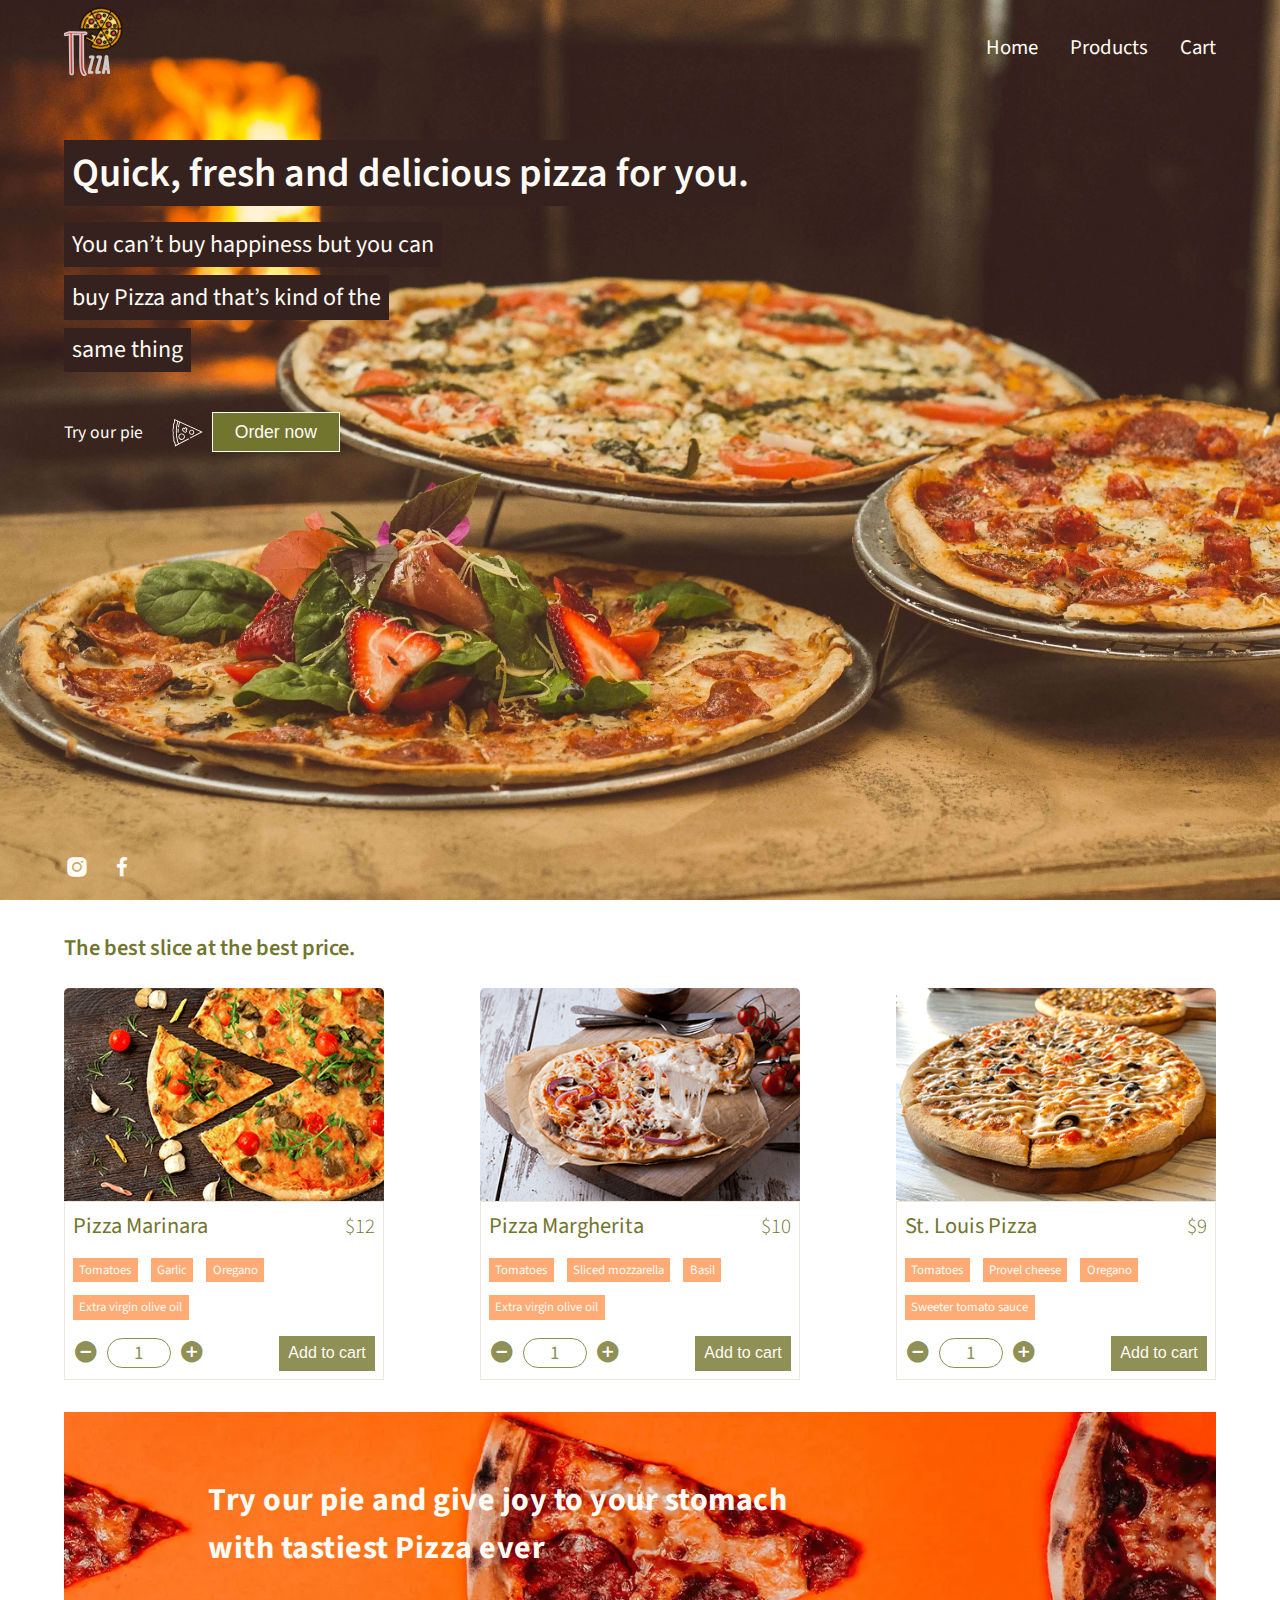
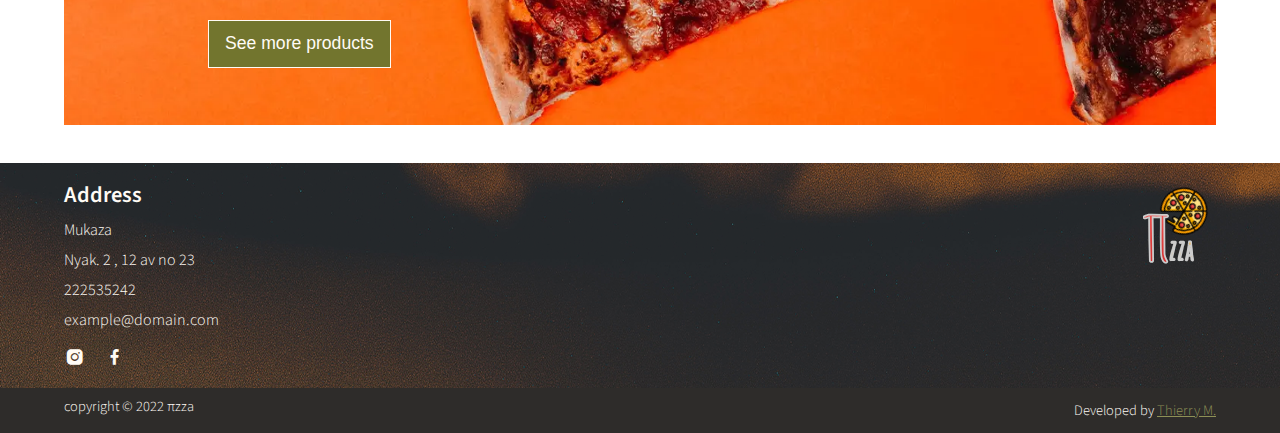
==== index.html @ f055f1db "products page stylings done" ====
<!DOCTYPE html>
<html lang="en">
<head>
    <meta charset="UTF-8">
    <meta http-equiv="X-UA-Compatible" content="IE=edge">
    <meta name="viewport" content="width=device-width, initial-scale=1.0">
    <link href='https://unpkg.com/boxicons@2.1.2/css/boxicons.min.css' rel='stylesheet'>
    <link rel="stylesheet" href="assets/css/style.css">
    <link rel="stylesheet" href="assets/css/header.css">
    <link rel="stylesheet" href="assets/css/productsSection.css">
    <link rel="stylesheet" href="assets/css/footer.css">
    <title>πzza</title>
</head>
<body>
    <!-- main -->
    <main>
        <!-- section 2 : products -->
        <section class="section hero-section container">
            <div class="header">
                <div class="logo"><img src="assets/images/logo.svg" alt=""></div>
                <nav class="nav-bar">
                    <ul class="nav-items">
                        <li class="nav-item"><a href="#" class="nav-link">Home</a></li>
                        <li class="nav-item"><a href="products.html" class="nav-link">Products</a></li>
                        <li class="nav-item"><a href="cart.html" class="nav-link">Cart</a></li>
                    </ul>
                </nav>
            </div>
            <div class="hero-stuffs">
                <h1 class="hero-slogan choco-bg white-clr">Quick, fresh and delicious pizza for you.</h1>
                <div class="hero-sub-slogan-container">
                    <h2 class="hero-sub-slogan choco-bg white-clr">You can’t buy happiness but you can</h2>
                    <h2 class="hero-sub-slogan choco-bg white-clr">buy Pizza and that’s kind of the</h2>
                    <h2 class="hero-sub-slogan choco-bg white-clr">same thing</h2>
                </div>
                <div class="call-to-action-container">
                    <h3 class="white-clr">Try our pie</h3>
                    <img src="assets/images/pizza_arrow.svg" class="pizza-arrow" alt="">
                    <a href="#"><button class="call-to-action-btn btn white-bd">Order now</button></a>
                </div>
            </div>

            <div class="social-medias">
                <i class='bx bxl-instagram-alt'></i>
                <i class='bx bxl-facebook'></i>
            </div>
        </section>

        <!-- section 3 -->
        <section class="section products-section container">
            <h2 class="section-title">The best slice at the best price.</h2>
            <div class="products">
                <!-- product -->
                <div class="product">
                    <img src="assets/images/product1.webp" alt="" class="image">
                    <div class="info">
                        <div class="name-price">
                            <h3 class="name">Pizza Marinara</h3>
                            <h3 class="price">$12</h3>
                        </div>
                        <div class="toppings">
                            <div class="topping"><h4>Tomatoes</h4></div>
                            <div class="topping"><h4>Garlic</h4></div>
                            <div class="topping"><h4>Oregano</h4></div>
                            <div class="topping"><h4>Extra virgin olive oil</h4></div>
                        </div>
                        <div class="actions">
                            <div class="quantity">
                                <i class='bx bxs-minus-circle'></i>
                                <div class="qty-cont"><span>1</span></div>
                                <i class='bx bxs-plus-circle'></i>
                            </div>
                            <button class="btn add-to-cart-btn">Add to cart</button>
                        </div>
                    </div>
                </div>
                <!-- product -->
                <div class="product">
                    <img src="assets/images/product2.webp" alt="" class="image">
                    <div class="info">
                        <div class="name-price">
                            <h3 class="name">Pizza Margherita</h3>
                            <h3 class="price">$10</h3>
                        </div>
                        <div class="toppings">
                            <div class="topping"><h4>Tomatoes</h4></div>
                            <div class="topping"><h4>Sliced mozzarella</h4></div>
                            <div class="topping"><h4>Basil</h4></div>
                            <div class="topping"><h4>Extra virgin olive oil</h4></div>
                        </div>
                        <div class="actions">
                            <div class="quantity">
                                <i class='bx bxs-minus-circle'></i>
                                <div class="qty-cont"><span>1</span></div>
                                <i class='bx bxs-plus-circle'></i>
                            </div>
                            <button class="btn add-to-cart-btn">Add to cart</button>
                        </div>
                    </div>
                </div>
                <!-- product -->
                <div class="product">
                    <img src="assets/images/product4.webp" alt="" class="image">
                    <div class="info">
                        <div class="name-price">
                            <h3 class="name">St. Louis Pizza</h3>
                            <h3 class="price">$9</h3>
                        </div>
                        <div class="toppings">
                            <div class="topping"><h4>Tomatoes</h4></div>
                            <div class="topping"><h4>Provel cheese</h4></div>
                            <div class="topping"><h4>Oregano</h4></div>
                            <div class="topping"><h4>Sweeter tomato sauce</h4></div>
                        </div>
                        <div class="actions">
                            <div class="quantity">
                                <i class='bx bxs-minus-circle'></i>
                                <div class="qty-cont"><span>1</span></div>
                                <i class='bx bxs-plus-circle'></i>
                            </div>
                            <button class="btn add-to-cart-btn">Add to cart</button>
                        </div>
                    </div>
                </div>
            </div>

            <div class="home-banner">
                <div class="sec-call-to-action_container">
                    <h5 class="sec-call-to-action-text">Try our pie and give joy to your stomach with tastiest Pizza ever</h5>
                    <a href="#"><button class="btn sec-call-to-action-btn white-bd">See more products</button></a>
                </div>
                <img src="assets/images/home_banner.webp" alt="" class="home-banner-img">
            </div>
        </section>
    </main>
    <!-- Footer -->
    <footer>
        <div class="upper-footer white-clr container">
            <div class="address">
                <h5>Address</h5>
                <ul class="footer-nav-items">
                    <li class="footer-nav-item">Mukaza</li>
                    <li class="footer-nav-item">Nyak. 2 , 12 av no 23</li>
                    <li class="footer-nav-item">222535242</li>
                    <li class="footer-nav-item">example@domain.com</li>
                </ul>
                <div class="footer-social-medias">
                    <i class='bx bxl-instagram-alt'></i>
                    <i class='bx bxl-facebook'></i>
                </div>
            </div>
    
            <div class="footer-logo"><img src="assets/images/logo.svg" alt=""></div>
        </div>
        <div class="lower-footer container">
            <p class="copyright white-clr">copyright © 2022 πzza</p>
            <p class="developer white-clr">Developed by <a href="https://thierrymugisha.netlify.app/">Thierry M.</a></p>
        </div>
    </footer>

    <script src="assets/js/script.js"></script>
</body>
</html>
---- assets/css/style.css ----
@import url('https://fonts.googleapis.com/css2?family=Source+Sans+Pro:wght@200;300;400;600;700;900&display=swap');
@import url('https://fonts.googleapis.com/css2?family=Amatic+SC:wght@400;700&display=swap');

* {
    margin: 0;
    padding: 0;
    box-sizing: border-box;
}

/* -- variables -- */
:root {
    --white-clr: #fffbf5;
    --green-clr: #72752e;
    --green-clr-alt: #8e9056;
    --orange-clr: #ffa000;
    --orange-clr-alt: #ffab76;
    --red-clr: #df3e3d;
    --choco-clr: #35221e;
    --card-bd-clr: #ece6dd;
}

/* -- global -- */
html {
    scroll-behavior: smooth;
}
ul, li {
    list-style: none;
}
.section-title {
    color: var(--green-clr);
    font-weight: 600;
    font-size: 1.4rem;
    margin-bottom: 1.5rem;
}
.container {
    padding: 0 .3rem;
}
.choco-bg {
    background-color: var(--choco-clr);
}
.white-clr {
    color: var(--white-clr);
}
.btn {
    cursor: pointer;
    border: none;
    height: 2.5rem;
    font-size: 1.1rem;
    color: var(--white-clr);
}
.white-bd {
    border: thin solid var(--white-clr);
}
.attire-txt {
    color: var(--green-clr);
    font-family: 'Amatic SC', cursive;
    font-weight: 400;
    font-size: 2.2rem;
}
/* -- body -- */
body {
    font-family: 'Source Sans Pro', sans-serif;
}
/* ---- hero section ----- */
.hero-section {
    position: relative;
    background-image: url(../images/hero_img.webp);
    background-color: var(--choco-clr);
    height: 100vh;
    background-position: center;
    background-repeat: no-repeat;
    background-size: cover;
}
.hero-stuffs {
    display: flex;
    flex-direction: column;
    align-items: flex-start;
    margin-top: 2.8rem;
}
.hero-slogan {
    font-weight: 600;
    font-size: 2.5rem;
    margin-bottom: 1rem;
    padding: .3rem .5rem;
    display: inline;
}
/* -- */
.hero-sub-slogan-container {
    display: flex;
    flex-direction: column;
    align-items: flex-start;
}
.hero-sub-slogan {
    font-weight: 400;
    font-size: 1.5rem;
    padding: .3rem .5rem;
    margin-bottom: .5rem;
    display: inline;
}
/* -- */
.call-to-action-container {
    display: flex;
    align-items: center;
    margin-top: 2rem;
}
.call-to-action-container h3 {
    font-weight: 400;
    font-size: 1.1rem;
}
.pizza-arrow {
    width: 2rem;
    margin-left: 1.8rem;
    margin-right: .5rem;
}
.call-to-action-btn {
    background-color: var(--green-clr);
    width: 8rem;
    position: relative;
    transition: 200ms background;
    z-index: 1;
}
.call-to-action-btn::before {
    content: "";
    background-color: var(--green-clr-alt);
    position: absolute;
    z-index: -1;
    inset: 0;
    transform: scaleX(0);
    transform-origin: right;
    transition: 200ms transform;
}
.call-to-action-btn:hover::before {
    transform: scaleX(1);
    transform-origin: left;
}
/* -- */
.social-medias {
    position: absolute;
    bottom: 1rem;
}
.social-medias .bx {
    cursor: pointer;
    color: var(--white-clr);
    font-size: 1.6rem;
    margin-right: 1rem;
    transition: 100ms transform;
}
.social-medias .bx:hover {
    transform: scale(1.1);
}

/* -- responsiveness breakpoints -- */

/* mobile */
@media (min-width: 320px) and (max-width: 480px) {
    .container {
        padding: 0 .5rem;
    }
    .hero-slogan {
        font-size: 2.3rem;
    }
    .hero-sub-slogan {
        font-size: 1.3rem;
    }
}
/* tablet */
@media (min-width: 480px) and (max-width: 768px) {
    .container {
        padding: 0 1rem;
    }
}
/* notebooks */
@media (min-width: 768px) and (max-width: 1024px) {
    .container {
        padding: 0 2rem;
    }
}
/* large screens */
@media (min-width: 1024px) and (max-width: 1200px) {
    .container {
        padding: 0 3rem;
    }
}
/* extra large screens */
@media (min-width: 1200px) and (max-width: 1920px) {
    .container {
        padding: 0 4rem;
    }
}
/* greater */
@media screen and (min-width: 1920px) {
    .container {
        padding: 0 5rem;
    }
}
---- assets/css/header.css ----
.header {
    display: flex;
    justify-content: space-between;
    align-items: center;
}
.header-no-home {
    background-image: url(../images/footer-img.webp);
    background-color: var(--choco-clr);
    background-position: top;
    height: 12vh;
    background-repeat: no-repeat;
    background-size: cover;
}
.logo img {
    width: 90%;
}
.nav-items {
    display: flex;
}
.nav-item {
    position: relative;
    margin-right: 2rem;
}
.nav-item:last-child {
    margin-right: 0;
}
.nav-link {
    color: var(--white-clr);
    position: relative;
    text-decoration: none;
    font-size: 1.3rem;
    font-weight: 400;
    padding-bottom: .2rem;
}
.nav-link::before {
    content: "";
    height: .15rem;
    width: 100%;
    background-color: var(--white-clr);
    position: absolute;
    bottom: 0;
    transform: scaleX(0);
    transition: 200ms transform;
    transform-origin: right;
}
.nav-link:hover::before {
    transform: scaleX(1);
    transform-origin: left;
}
/* --
---- assets/css/productsSection.css ----
.products-section {
    margin: 2rem 0;
}

.products {
    display: grid;
    gap: .2rem;
    grid-template-columns: repeat(auto-fit, minmax(100%, 1fr));
}
.products-page {
    row-gap: 1.5rem;
}
@media screen and (min-width: 1062px) {
    .products {
        gap: 0;
        justify-content: space-between;
    }
    .products-page {
        row-gap: 1.5rem;
    }
}
.product {
    display: flex;
    flex-direction: column;
}

.product .image {
    width: 100%;
    border-radius: 5px 5px 0px 0px;
}

/* -- */
.info {
    width: 100%;
    border: thin solid var(--card-bd-clr);
    padding: .5rem;
}
.info .name-price {
    color: var(--green-clr);
    display: flex;
    align-items: center;
    justify-content: space-between;
    margin-bottom: 1rem;
}
.info .name-price .name {
    font-weight: 400;
    font-size: 1.4rem;
}
.info .name-price .price {
    font-weight: 300;
    font-size: 1.3rem;
}

/* -- */
.toppings {
    display: flex;
    flex-wrap: wrap;
    gap: .8rem;
    margin-bottom: 1rem;
    width: 100%;
}
.topping {
    color: var(--white-clr);
    background-color: var(--orange-clr-alt);
    padding: .2rem .4rem;
}
.topping h4 {
    font-weight: 400;
    font-size: .8rem;
}
/* -- */
.actions {
    display: flex;
    flex-direction: column;
}
.quantity {
    display: flex;
    align-items: center;
}
.quantity .bx {
    cursor: pointer;
    font-size: 1.6rem;
    color: var(--green-clr-alt);
}
.qty-cont {
    border: thin solid var(--green-clr-alt);
    border-radius: 58.3333px;
    width: 4rem;
    text-align: center;
    margin: 0 .5rem;
}
.qty-cont span {
    color: var(--green-clr-alt);
    font-size: 1.2rem;
}

.add-to-cart-btn {
    background-color: var(--green-clr-alt);
    height: 2.2rem;
    width: 100%;
    margin-top: 1rem;
    font-weight: 200;
    font-size: 1rem;
    position: relative;
    transition: 200ms background;
    z-index: 1;
}
.add-to-cart-btn::before {
    content: "";
    background-color: var(--green-clr);
    position: absolute;
    z-index: -1;
    inset: 0;
    transform: scaleX(0);
    transform-origin: right;
    transition: 200ms transform;
}
.add-to-cart-btn:hover::before {
    transform: scaleX(1);
    transform-origin: left;
}

/* -- banner -- */
.home-banner {
    display: none;
    position: relative;
    margin: 2rem 0;
}
.home-banner-img {
    width: 100%;
}
.sec-call-to-action_container {
    position: absolute;
    margin-left: 9rem;
    margin-top: 4rem;
}
.sec-call-to-action-text {
    color: var(--white-clr);
    font-weight: 700;
    font-size: 2rem;
    max-width: 40rem;
    line-height: 3rem;
    letter-spacing: .5px;
    margin-bottom: 3rem;
}
.sec-call-to-action-btn {
    background-color: var(--green-clr);
    padding: 0 1rem;
    height: 3rem;
    position: relative;
    z-index: 1;
}
.sec-call-to-action-btn::before {
    content: "";
    background-color: var(--green-clr-alt);
    position: absolute;
    z-index: -1;
    inset: 0;
    transform: scaleX(0);
    transform-origin: right;
    transition: 200ms transform;
}
.sec-call-to-action-btn:hover::before {
    transform: scaleX(1);
    transform-origin: left;
}
@media screen and (max-width: 1080px) {
    .sec-call-to-action_container {
        margin-left: 8rem;
        margin-top: 2rem;
    }
    .sec-call-to-action-text {
        margin-bottom: 2rem;
    }
}
@media screen and (max-width: 890px) {
    .sec-call-to-action_container {
        margin-left: 4rem;
        margin-top: .5rem;
    }
    .sec-call-to-action-text {
        margin-bottom: 1rem;
    }
}
/* -- responsiveness breakpoints -- */

/* tablet */
@media (min-width: 600px) and (max-width: 768px) {
    .products {
        grid-template-columns: repeat(auto-fit, minmax(auto, 18rem));
    }
    .product .image {
        width: 18rem;
    }
    .info {
        width: 18rem;
    }
}
/* notebooks */
@media screen and (min-width: 768px) {
    .products {
        grid-template-columns: repeat(auto-fit, minmax(auto, 20rem));
    }
    .product .image {
        width: 20rem;
    }
    .info {
        width: 20rem;
    }
    .toppings {
        width: 15rem;
    }
    .actions {
        flex-direction: row;
        justify-content: space-between;
    }
    .add-to-cart-btn {
        width: 6rem;
        margin-top: 0;
    }

    /* ------ */
    .home-banner {
        display: block;
    }
}
---- assets/css/footer.css ----
.upper-footer {
    background-image: url(../images/footer-img.webp);
    background-color: var(--choco-clr);
    background-position: top;
    background-repeat: no-repeat;
    background-size: cover;
}

.upper-footer {
    display: flex;
    align-items: flex-start;
    justify-content: space-between;
    padding-top: 1rem;
}
.address h5 {
    font-weight: 600;
    font-size: 1.4rem;
    margin-bottom: .5rem;
}
.footer-nav-items li {
    font-weight: 300;
    font-size: 1rem;
    margin-bottom: .5rem;
}
.footer-social-medias {
    margin: 1rem 0;
}
.footer-social-medias .bx {
    cursor: pointer;
    color: var(--white-clr);
    font-size: 1.3rem;
    margin-right: 1rem;
    transition: 100ms transform;
}
.footer-social-medias .bx:hover {
    transform: scale(1.1);
}

/* -- */
.lower-footer {
    background-color: #2E2C2A;
    font-weight: 300;
    font-size: .9rem;
    display: flex;
    align-items: center;
    justify-content: space-between;
    padding-top: .5rem;
    padding-bottom: .5rem;
}
.copyright {
    margin-bottom: .5rem;
}
.developer a {
    color: var(--green-clr-alt);
}
.developer a:hover {
    color: var(--card-bd-clr);
}
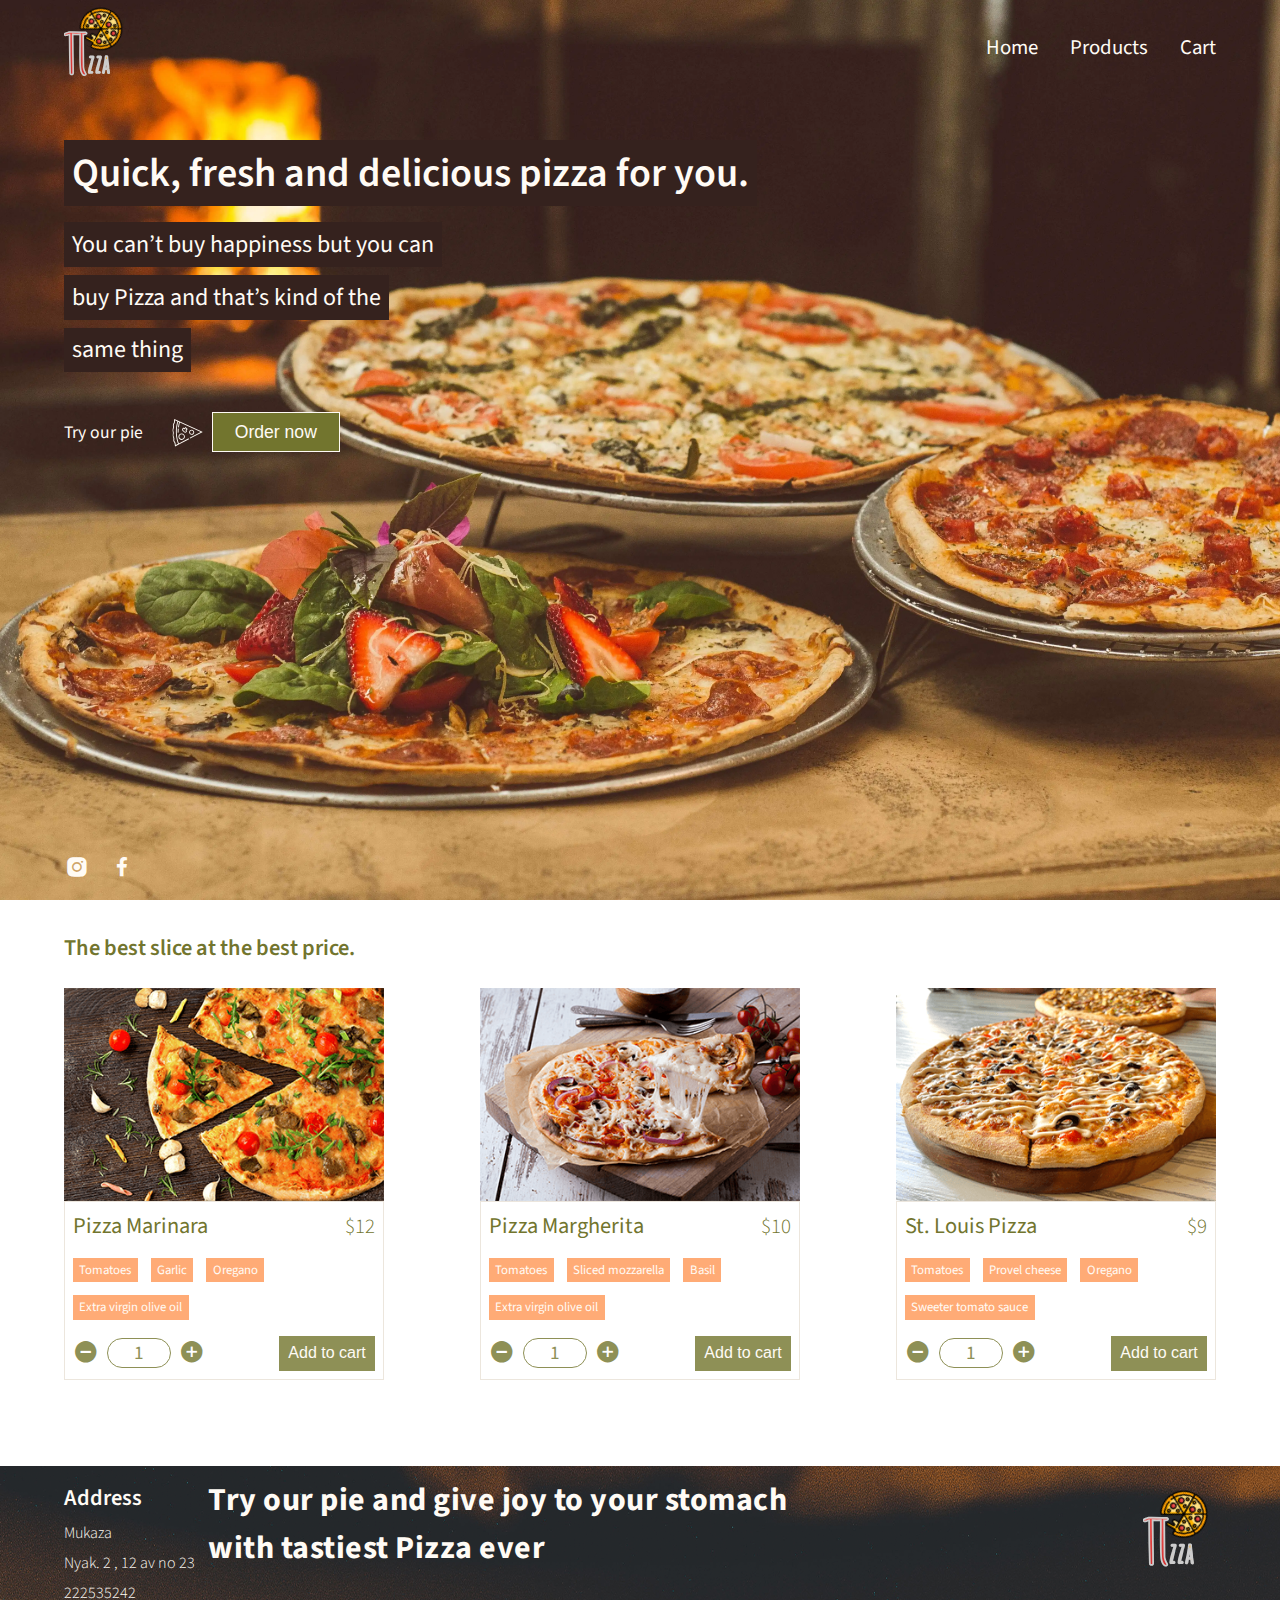
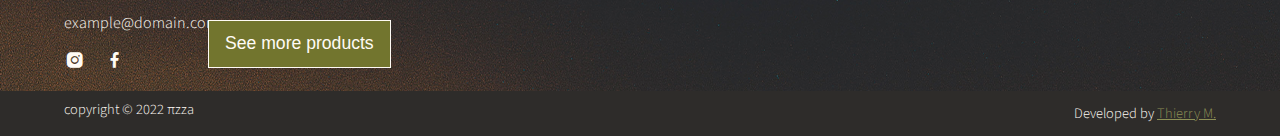
==== commit 17b9dc74: "customized images loading style to increase load optimization" ====
--- a/index.html
+++ b/index.html
@@ -17,7 +17,7 @@
         <!-- section 2 : products -->
         <section class="section hero-section container">
             <div class="header">
-                <div class="logo"><img src="assets/images/logo.svg" alt=""></div>
+                <div class="logo"><img src="assets/images/logo.svg" alt="" class="image"></div>
                 <nav class="nav-bar">
                     <ul class="nav-items">
                         <li class="nav-item"><a href="#" class="nav-link">Home</a></li>
@@ -35,7 +35,7 @@
                 </div>
                 <div class="call-to-action-container">
                     <h3 class="white-clr">Try our pie</h3>
-                    <img src="assets/images/pizza_arrow.svg" class="pizza-arrow" alt="">
+                    <img src="assets/images/pizza_arrow.svg" class="pizza-arrow image" alt="">
                     <a href="#"><button class="call-to-action-btn btn white-bd">Order now</button></a>
                 </div>
             </div>
@@ -52,7 +52,7 @@
             <div class="products">
                 <!-- product -->
                 <div class="product">
-                    <img src="assets/images/product1.webp" alt="" class="image">
+                    <img data-src="assets/images/product1.webp" alt="" class="lazy">
                     <div class="info">
                         <div class="name-price">
                             <h3 class="name">Pizza Marinara</h3>
@@ -76,7 +76,7 @@
                 </div>
                 <!-- product -->
                 <div class="product">
-                    <img src="assets/images/product2.webp" alt="" class="image">
+                    <img data-src="assets/images/product2.webp" alt="" class="lazy">
                     <div class="info">
                         <div class="name-price">
                             <h3 class="name">Pizza Margherita</h3>
@@ -100,7 +100,7 @@
                 </div>
                 <!-- product -->
                 <div class="product">
-                    <img src="assets/images/product4.webp" alt="" class="image">
+                    <img data-src="assets/images/product4.webp" alt="" class="lazy">
                     <div class="info">
                         <div class="name-price">
                             <h3 class="name">St. Louis Pizza</h3>
@@ -129,7 +129,7 @@
                     <h5 class="sec-call-to-action-text">Try our pie and give joy to your stomach with tastiest Pizza ever</h5>
                     <a href="#"><button class="btn sec-call-to-action-btn white-bd">See more products</button></a>
                 </div>
-                <img src="assets/images/home_banner.webp" alt="" class="home-banner-img">
+                <img data-src="assets/images/home_banner.webp" alt="" class="home-banner-img lazy">
             </div>
         </section>
     </main>
@@ -150,14 +150,13 @@
                 </div>
             </div>
     
-            <div class="footer-logo"><img src="assets/images/logo.svg" alt=""></div>
+            <div class="footer-logo"><img src="assets/images/logo.svg" alt="" class="image"></div>
         </div>
         <div class="lower-footer container">
             <p class="copyright white-clr">copyright © 2022 πzza</p>
             <p class="developer white-clr">Developed by <a href="https://thierrymugisha.netlify.app/">Thierry M.</a></p>
         </div>
     </footer>
-
     <script src="assets/js/script.js"></script>
 </body>
 </html>
--- a/assets/css/style.css
+++ b/assets/css/style.css
@@ -55,7 +55,12 @@
     color: var(--green-clr);
     font-family: 'Amatic SC', cursive;
     font-weight: 400;
-    font-size: 2.2rem;
+    font-size: 1.8rem;
+}
+@media screen and (min-width: 768px) {
+    .attire-txt {
+        font-size: 2rem;
+    }
 }
 /* -- body -- */
 body {
--- a/assets/css/header.css
+++ b/assets/css/header.css
@@ -4,7 +4,7 @@
     align-items: center;
 }
 .header-no-home {
-    background-image: url(../images/footer-img.webp);
+    background-image: url(../images/header_bg.webp);
     background-color: var(--choco-clr);
     background-position: top;
     height: 12vh;
--- a/assets/css/productsSection.css
+++ b/assets/css/productsSection.css
@@ -28,6 +28,10 @@
 .product .image {
     width: 100%;
     border-radius: 5px 5px 0px 0px;
+}
+.lazy {
+    background-color: #ffab76;
+    width: 100%;
 }
 
 /* -- */
@@ -193,6 +197,9 @@
     .product .image {
         width: 18rem;
     }
+    .lazy {
+        width: 18rem;
+    }
     .info {
         width: 18rem;
     }
@@ -205,6 +212,9 @@
     .product .image {
         width: 20rem;
     }
+    .lazy {
+        width: 20rem;
+    }
     .info {
         width: 20rem;
     }
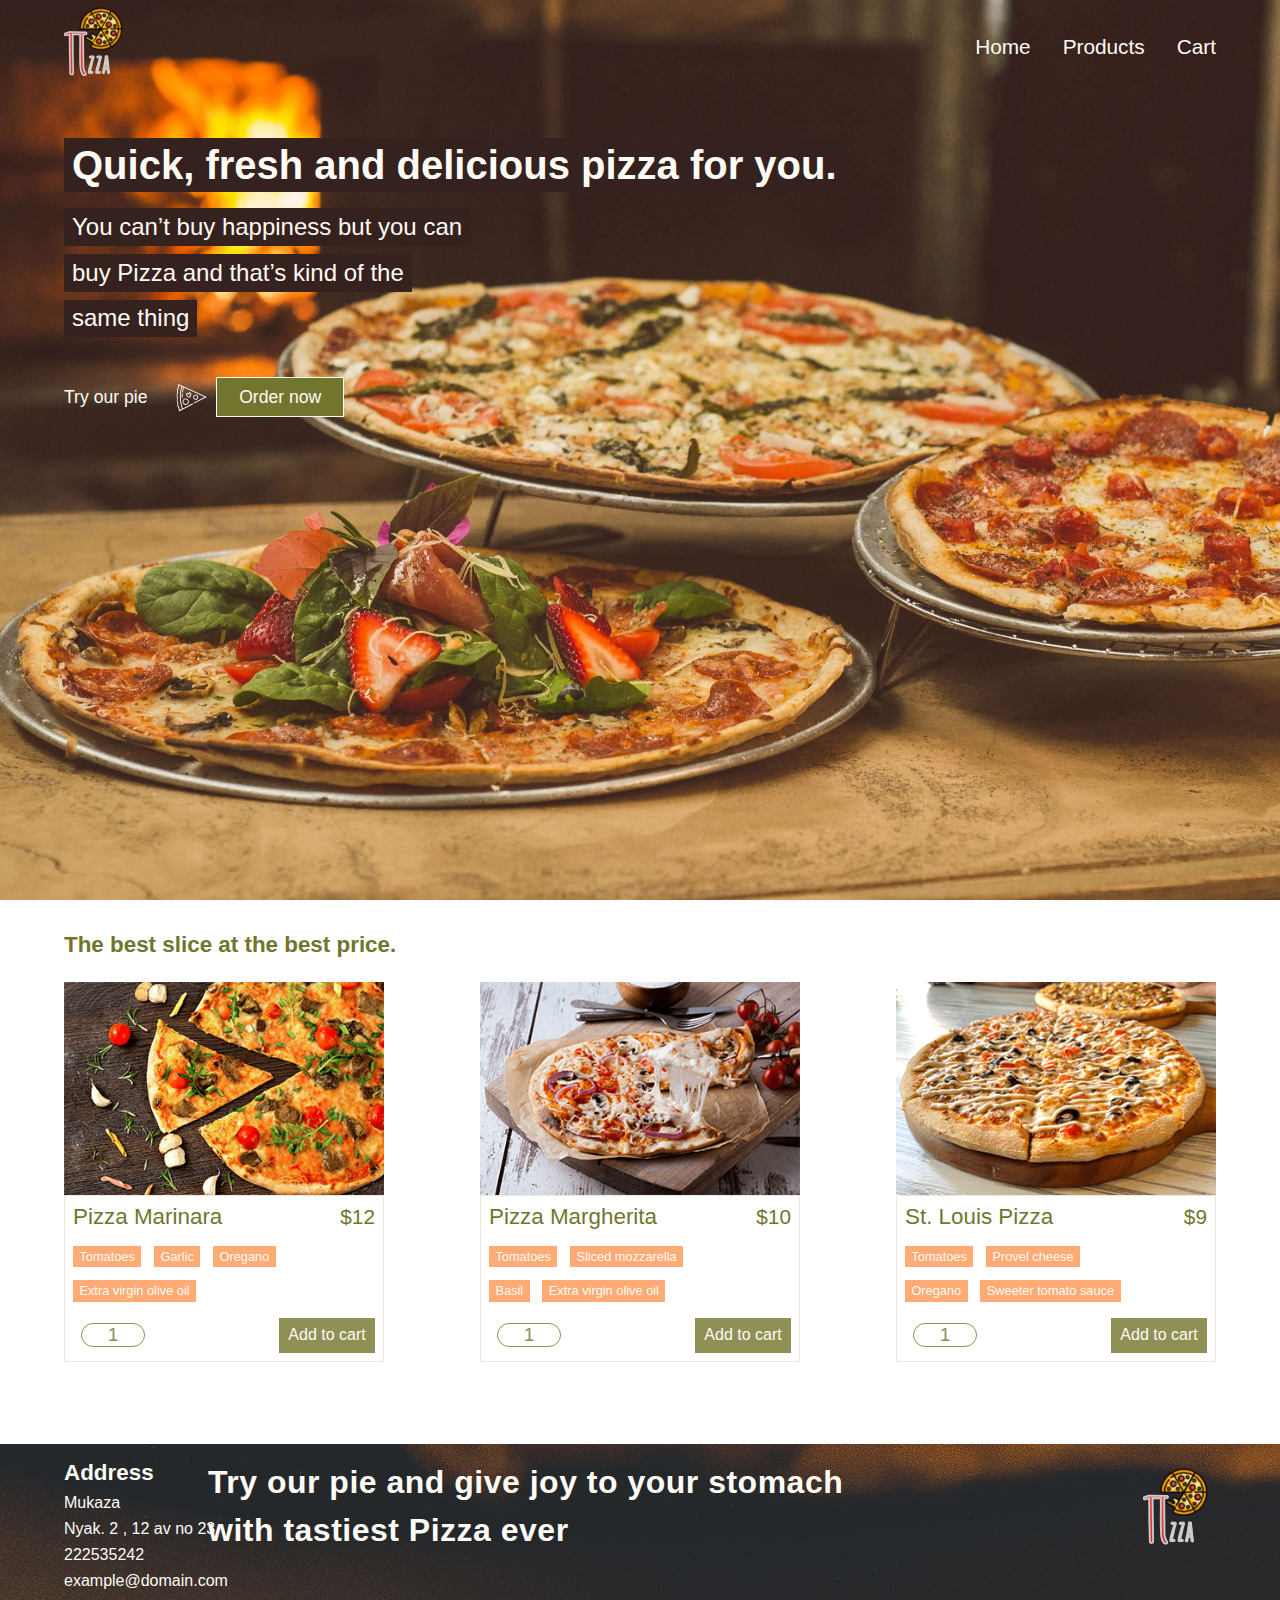
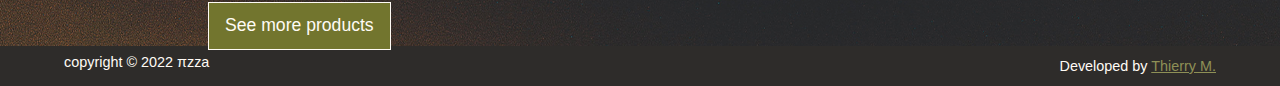
==== commit e791f8fe: "some changes" ====
--- a/index.html
+++ b/index.html
@@ -4,7 +4,7 @@
     <meta charset="UTF-8">
     <meta http-equiv="X-UA-Compatible" content="IE=edge">
     <meta name="viewport" content="width=device-width, initial-scale=1.0">
-    <link href='https://unpkg.com/boxicons@2.1.2/css/boxicons.min.css' rel='stylesheet'>
+    <!-- <link href='https://unpkg.com/boxicons@2.1.2/css/boxicons.min.css' rel='stylesheet'> -->
     <link rel="stylesheet" href="assets/css/style.css">
     <link rel="stylesheet" href="assets/css/header.css">
     <link rel="stylesheet" href="assets/css/productsSection.css">
--- a/assets/css/style.css
+++ b/assets/css/style.css
@@ -1,5 +1,5 @@
-@import url('https://fonts.googleapis.com/css2?family=Source+Sans+Pro:wght@200;300;400;600;700;900&display=swap');
-@import url('https://fonts.googleapis.com/css2?family=Amatic+SC:wght@400;700&display=swap');
+/* @import url('https://fonts.googleapis.com/css2?family=Source+Sans+Pro:wght@200;300;400;600;700;900&display=swap');
+@import url('https://fonts.googleapis.com/css2?family=Amatic+SC:wght@400;700&display=swap'); */
 
 * {
     margin: 0;
--- a/assets/css/productsSection.css
+++ b/assets/css/productsSection.css
@@ -26,6 +26,7 @@
 }
 
 .product .image {
+    height: 247px;
     width: 100%;
     border-radius: 5px 5px 0px 0px;
 }
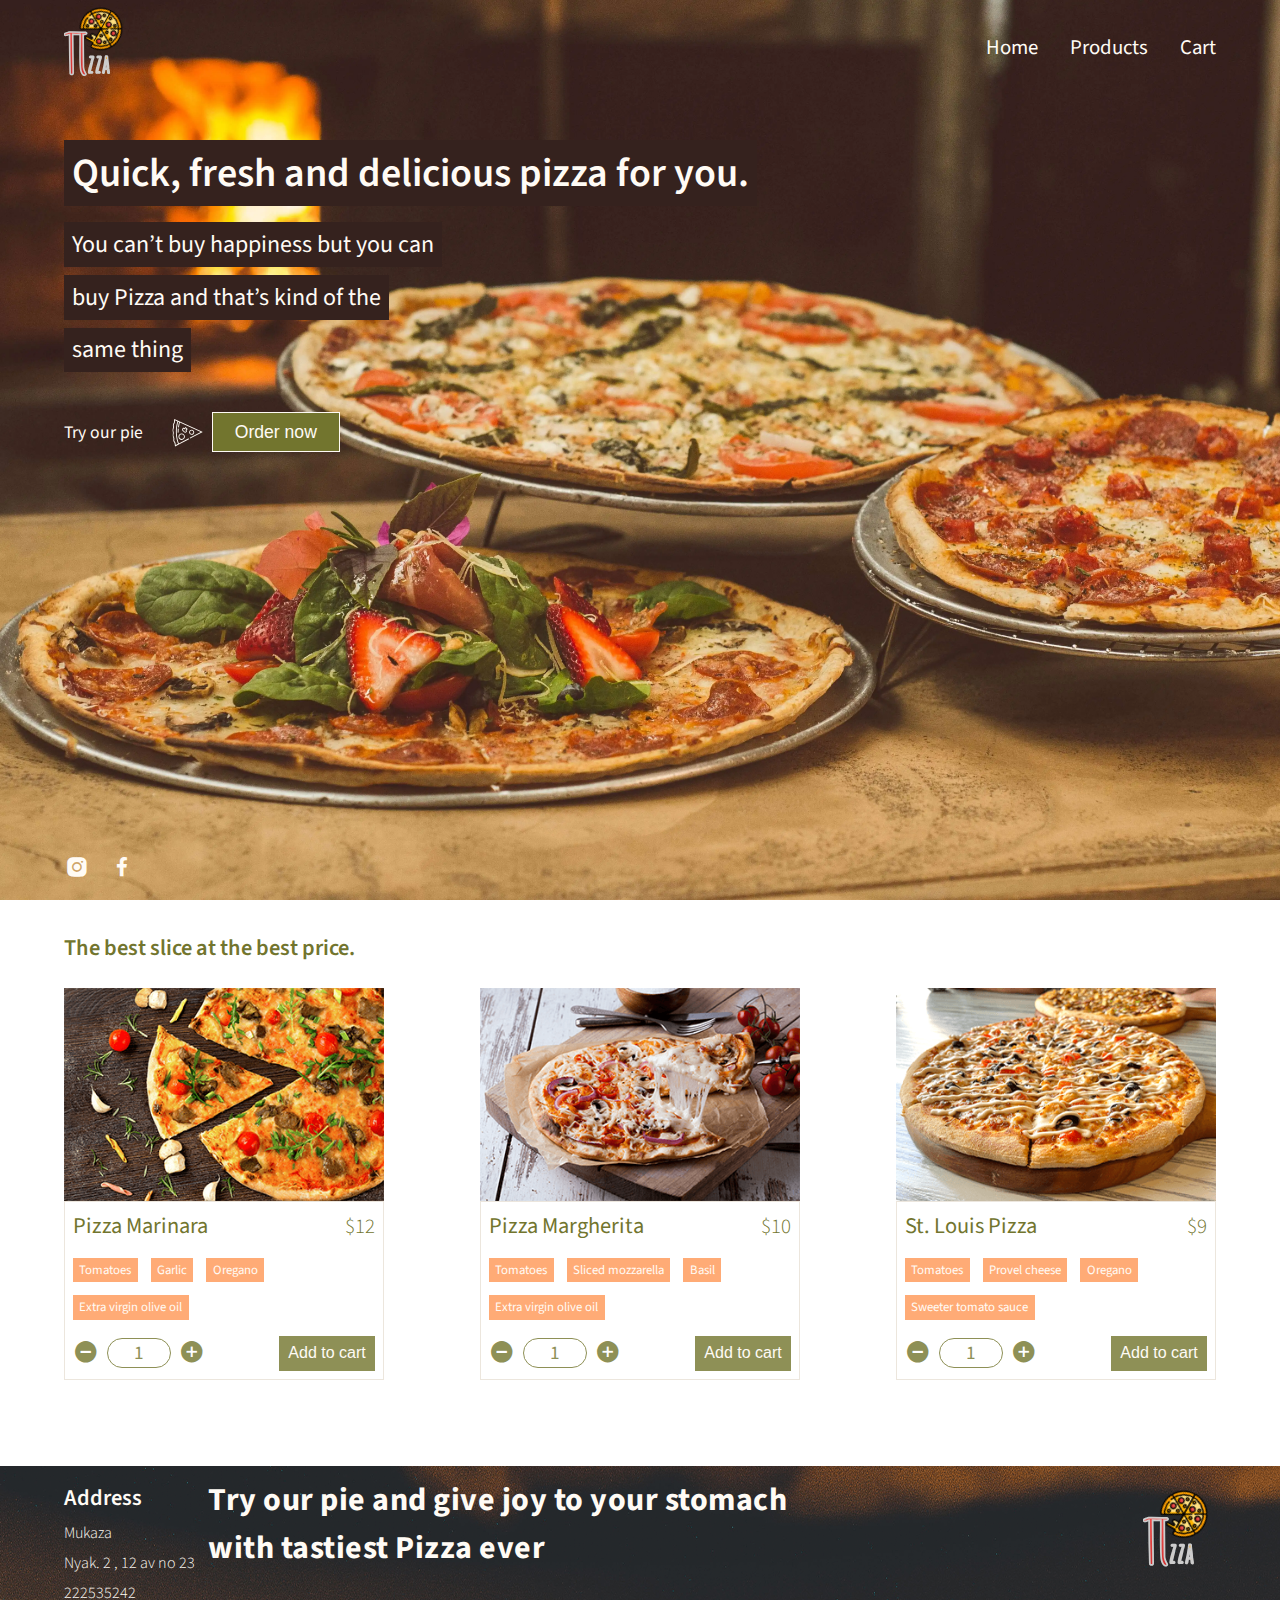
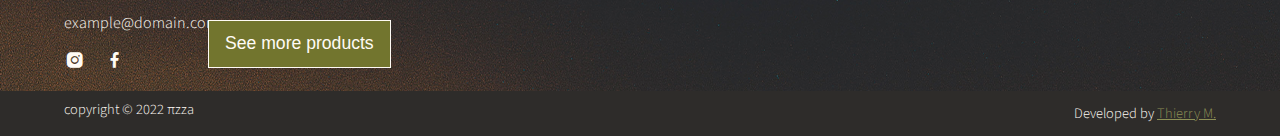
==== commit 304b1881: "some changes for site optimization" ====
--- a/index.html
+++ b/index.html
@@ -4,7 +4,7 @@
     <meta charset="UTF-8">
     <meta http-equiv="X-UA-Compatible" content="IE=edge">
     <meta name="viewport" content="width=device-width, initial-scale=1.0">
-    <!-- <link href='https://unpkg.com/boxicons@2.1.2/css/boxicons.min.css' rel='stylesheet'> -->
+    <link href='https://unpkg.com/boxicons@2.1.2/css/boxicons.min.css' rel='stylesheet'>
     <link rel="stylesheet" href="assets/css/style.css">
     <link rel="stylesheet" href="assets/css/header.css">
     <link rel="stylesheet" href="assets/css/productsSection.css">
--- a/assets/css/style.css
+++ b/assets/css/style.css
@@ -1,5 +1,4 @@
-/* @import url('https://fonts.googleapis.com/css2?family=Source+Sans+Pro:wght@200;300;400;600;700;900&display=swap');
-@import url('https://fonts.googleapis.com/css2?family=Amatic+SC:wght@400;700&display=swap'); */
+@import url('https://fonts.googleapis.com/css2?family=Amatic+SC:wght@400;700&family=Source+Sans+Pro:wght@200;300;400;600;700;900&display=swap');
 
 * {
     margin: 0;
